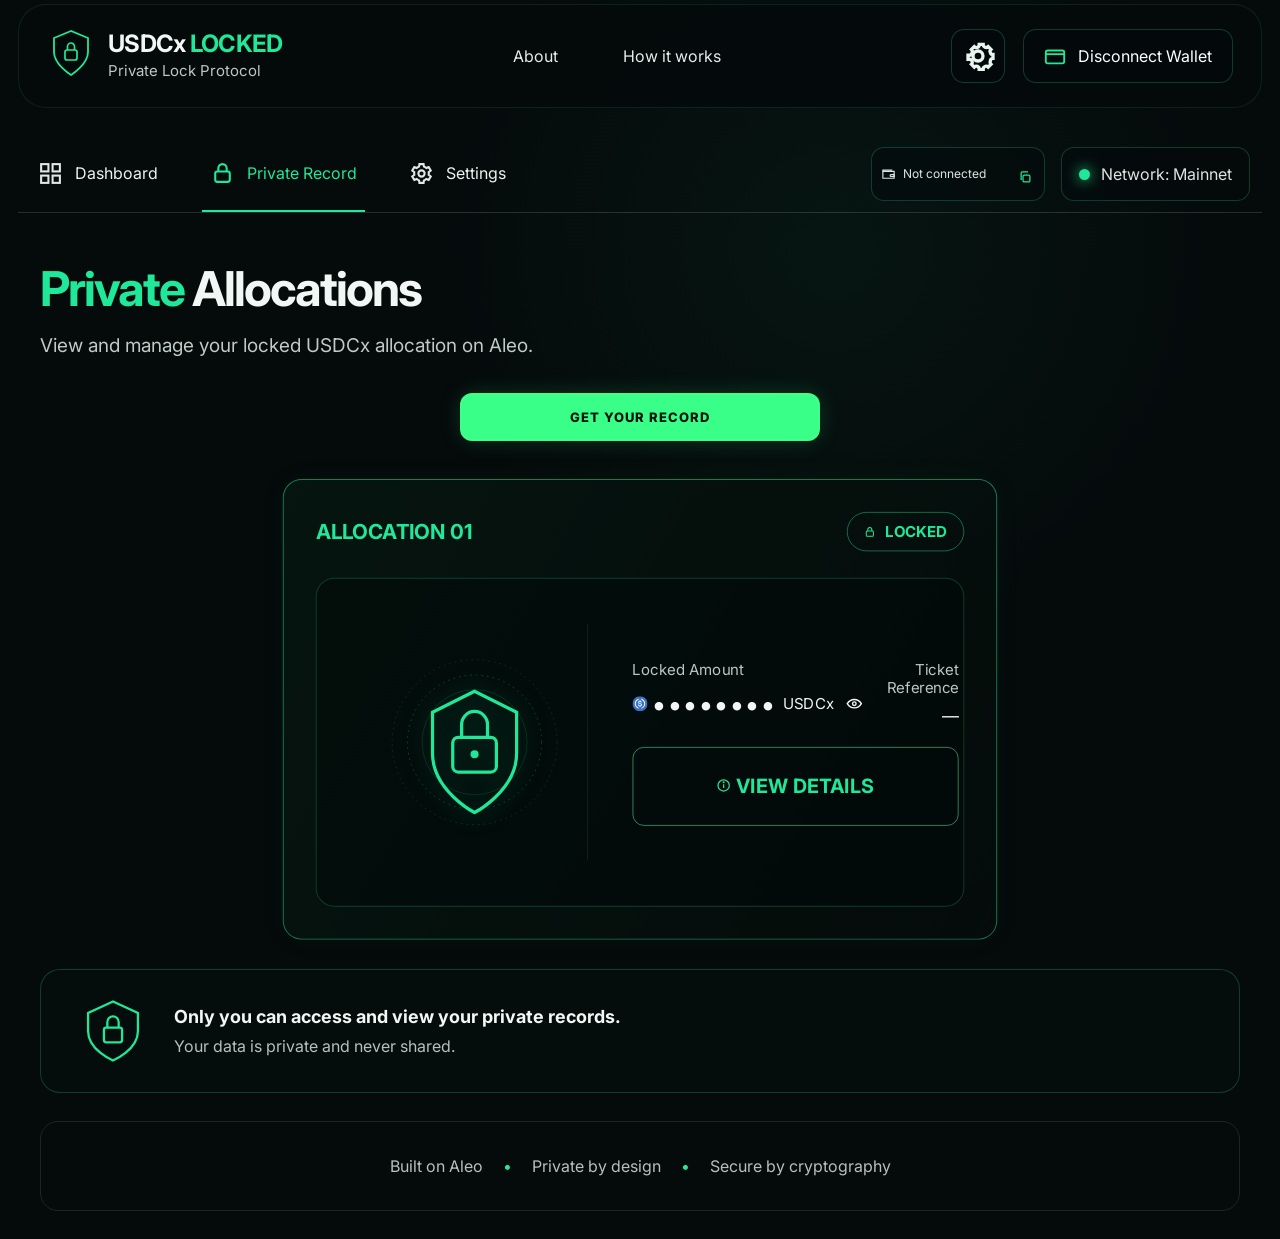
==== page2.html @ 75bfa1ba "Initial USDCx LOCKED website" ====
﻿<!doctype html>
<html lang="en">
<head>
<meta charset="utf-8">
<meta name="viewport" content="width=device-width,initial-scale=1">
<title>Private Allocations | USDCx Locked</title>

<link rel="preconnect" href="https://fonts.googleapis.com">
<link href="https://fonts.googleapis.com/css2?family=Inter:wght@400;500;600;700;800&display=swap" rel="stylesheet">

<link rel="stylesheet" href="app.css">

<style>

/* =========================================================
   PAGE 2 OVERRIDES
   ========================================================= */

body {
  overflow-x: hidden;
}

/* =========================================================
   WALLET ADDRESS
   Shows approximately 10–15 characters + copy button
   ========================================================= */

.wallet-chip {
  width: auto !important;
  min-width: 155px !important;
  max-width: 190px !important;

  padding: 7px 9px !important;
  gap: 7px !important;

  display: inline-flex !important;
  align-items: center !important;
}

.wallet-chip span[data-wallet] {
  display: block !important;

  width: 105px !important;
  max-width: 105px !important;

  overflow: hidden !important;
  white-space: nowrap !important;
  text-overflow: ellipsis !important;

  font-size: 12px !important;
  line-height: 1.2 !important;
}

.wallet-chip button {
  flex: 0 0 auto !important;
  padding: 2px !important;

  width: 20px !important;
  height: 20px !important;
}

/* =========================================================
   GET YOUR RECORD
   GREEN + CENTERED
   ========================================================= */

.get-record-wrap {
  width: 100% !important;

  display: flex !important;
  justify-content: center !important;
  align-items: center !important;

  margin: 28px auto 0 !important;
}

.get-record-btn {
  display: flex !important;

  align-items: center !important;
  justify-content: center !important;

  width: min(360px, 90%) !important;
  min-height: 48px !important;

  margin: 0 auto !important;

  background: #39ff88 !important;
  color: #06130c !important;

  border: 1px solid rgba(57,255,136,.8) !important;
  border-radius: 12px !important;

  font-family: Inter, sans-serif !important;
  font-size: 13px !important;
  font-weight: 800 !important;

  letter-spacing: .08em !important;

  cursor: pointer !important;

  box-shadow:
    0 0 22px rgba(57,255,136,.16),
    inset 0 0 0 1px rgba(255,255,255,.05) !important;

  transition:
    transform .18s ease,
    box-shadow .18s ease,
    background .18s ease !important;
}

.get-record-btn:hover {
  background: #55ff99 !important;

  box-shadow:
    0 0 30px rgba(57,255,136,.28),
    inset 0 0 0 1px rgba(255,255,255,.08) !important;

  transform: translateY(-1px);
}

.get-record-btn:active {
  transform: translateY(0);
}

.get-record-btn:disabled {
  opacity: .65;
  cursor: wait;
  transform: none;
}

/* =========================================================
   ALLOCATION CARD
   Smaller + lower
   ========================================================= */

.record-card {
  width: min(760px, 92%) !important;

  margin: 38px auto 0 !important;

  transform: scale(.94);
  transform-origin: top center;
}

.record-card .card-head,
.record-card .record-grid {
  width: 100%;
}

/* Smaller vault */

.record-card .seal {
  transform: scale(.86);
}

/* =========================================================
   AMOUNT LINE
   Everything stays on ONE LINE
   ========================================================= */

.amount-line {
  display: flex !important;

  align-items: center !important;
  justify-content: flex-start !important;

  gap: 6px !important;

  white-space: nowrap !important;
}

/* Amount */

.summary-value {
  white-space: nowrap !important;

  display: inline-flex !important;
  align-items: center !important;
}

/* Masked amount */

.summary-value.masked {
  letter-spacing: .12em;
}

/* =========================================================
   NORMAL STANDARD EYE ICON
   Directly beside amount
   ========================================================= */

.amount-eye {
  width: 26px !important;
  height: 26px !important;

  display: inline-flex !important;

  align-items: center !important;
  justify-content: center !important;

  flex: 0 0 26px !important;

  padding: 0 !important;
  margin: 0 0 0 2px !important;

  background: transparent !important;

  border: 0 !important;

  color: currentColor !important;

  cursor: pointer !important;
}

.amount-eye svg {
  width: 18px !important;
  height: 18px !important;

  display: block !important;
}

/* =========================================================
   TICKET REFERENCE
   Move to RIGHT side
   ========================================================= */

.record-grid {
  position: relative;
}

.summary {
  position: relative;
}

/* Ticket block */

.summary > div:nth-child(2) {
  text-align: right !important;
}

.summary > div:nth-child(2) .summary-label,
.summary > div:nth-child(2) .ticket {
  text-align: right !important;
}

/* =========================================================
   MOBILE
   ========================================================= */

@media (max-width: 700px) {

  .wallet-chip {
    min-width: 155px !important;
    max-width: 180px !important;

    padding: 6px 8px !important;
  }

  .wallet-chip span[data-wallet] {
    width: 105px !important;
    max-width: 105px !important;

    font-size: 11px !important;
  }

  .get-record-wrap {
    margin-top: 24px !important;
  }

  .get-record-btn {
    width: min(330px, 92%) !important;
    min-height: 46px !important;
  }

  .record-card {
    width: 94% !important;

    margin-top: 32px !important;

    transform: scale(.91);
  }

  .record-card .seal {
    transform: scale(.76);
  }

  .amount-line {
    gap: 5px !important;
  }

  .amount-eye {
    width: 25px !important;
    height: 25px !important;
    flex-basis: 25px !important;
  }

  .amount-eye svg {
    width: 17px !important;
    height: 17px !important;
  }
}

</style>
</head>

<body>

<div class="shell">

<header class="topbar">

<a class="brand" href="index.html">

<span class="brand-mark">
<svg viewBox="0 0 48 54" fill="none">

<path
d="M24 2 7 9v14c0 12.5 17 23 17 23s17-10.5 17-23V9L24 2Z"
stroke="currentColor"
stroke-width="1.8"/>

<rect
x="18"
y="21"
width="12"
height="10"
rx="2"
stroke="currentColor"
stroke-width="1.7"/>

<path
d="M20.5 21v-3.5a3.5 3.5 0 0 1 7 0V21"
stroke="currentColor"
stroke-width="1.7"/>

</svg>
</span>

<span>

<h1>USDCx <span>LOCKED</span></h1>

<p>Private Lock Protocol</p>

</span>

</a>

<nav class="links">

<a href="index.html">About</a>

<a href="#">How it works</a>

</nav>

<div class="top-actions">

<button class="icon-btn" aria-label="Settings">

<svg
viewBox="0 0 24 24"
fill="none"
stroke="currentColor"
stroke-width="2">

<circle cx="12" cy="12" r="3"/>

<path
d="M19.4 15a1.7 1.7 0 0 0 .34 1.88l.06.06-1.7 1.7-.06-.06a1.7 1.7 0 0 0-1.88-.34 1.7 1.7 0 0 0-1.04 1.56V20h-2.4v-.2a1.7 1.7 0 0 0-1.04-1.56 1.7 1.7 0 0 0-1.88.34l-.06.06-1.7-1.7.06-.06A1.7 1.7 0 0 0 8.44 15a1.7 1.7 0 0 0-1.56-1.04H6v-2.4h.88A1.7 1.7 0 0 0 8.44 10a1.7 1.7 0 0 0-.34-1.88l-.06-.06 1.7-1.7.06.06A1.7 1.7 0 0 0 12.72 5.2V5h2.4v.2a1.7 1.7 0 0 0 1.04 1.56 1.7 1.7 0 0 0 1.88-.34l.06-.06 1.7 1.7-.06.06A1.7 1.7 0 0 0 19.4 10c.2.63.79 1.04 1.45 1.04H21v2.4h-.15A1.7 1.7 0 0 0 19.4 15Z"/>

</svg>

</button>

<button class="wallet-btn" data-disconnect>

<svg
viewBox="0 0 24 24"
fill="none"
stroke="currentColor"
stroke-width="2">

<rect x="2" y="6" width="20" height="14" rx="2"/>
<path d="M2 10h20"/>

</svg>

Disconnect Wallet

</button>

</div>

</header>

<div class="subnav">

<div class="tabs">

<a class="tab" href="#">

<svg
viewBox="0 0 24 24"
fill="none"
stroke="currentColor"
stroke-width="2">

<rect x="3" y="3" width="7" height="7"/>
<rect x="14" y="3" width="7" height="7"/>
<rect x="3" y="14" width="7" height="7"/>
<rect x="14" y="14" width="7" height="7"/>

</svg>

Dashboard

</a>

<a class="tab active" href="page2.html">

<svg
viewBox="0 0 24 24"
fill="none"
stroke="currentColor"
stroke-width="2">

<rect x="5" y="10" width="14" height="10" rx="2"/>
<path d="M8 10V7a4 4 0 0 1 8 0v3"/>

</svg>

Private Record

</a>

<a class="tab" href="#">

<svg
viewBox="0 0 24 24"
fill="none"
stroke="currentColor"
stroke-width="2">

<circle cx="12" cy="12" r="3"/>

<path
d="M19 12a7 7 0 0 0-.12-1.28l2-1.55-2-3.46-2.35.95a7 7 0 0 0-2.2-1.28l-.33-2.38h-4l-.33 2.38a7 7 0 0 0-2.2 1.28l-2.35-.95-2 3.46 2 1.55A7 7 0 0 0 5 12c0 .44.04.87.12 1.28l-2 1.55 2 3.46 2.35-.95a7 7 0 0 0 2.2 1.28L10 21h4l.33-2.38a7 7 0 0 0 2.2-1.28l2.35.95 2-3.46-2-1.55c.08-.41.12-.84.12-1.28Z"/>

</svg>

Settings

</a>

</div>

<div class="status">

<div class="wallet-chip">

<svg
viewBox="0 0 24 24"
fill="none"
stroke="currentColor"
stroke-width="1.8"
width="15"
height="15">

<path d="M3 7h18v11H3z"/>
<path d="M3 7V5h15"/>
<path d="M16 12h5v3h-5a1.5 1.5 0 0 1 0-3Z"/>

</svg>

<span data-wallet>Not connected</span>

<button
data-copy
aria-label="Copy wallet address">

<svg
viewBox="0 0 24 24"
fill="none"
stroke="currentColor"
stroke-width="2"
width="15"
height="15">

<rect x="8" y="8" width="11" height="11" rx="2"/>
<path d="M5 16V5a2 2 0 0 1 2-2h9"/>

</svg>

</button>

</div>

<div class="network-chip">

<i class="dot"></i>

Network: Mainnet

</div>

</div>

</div>

<main>

<div class="heading-row">

<div>

<h2 class="eyebrow">

<span class="accent">Private</span> Allocations

</h2>

<p class="intro">
View and manage your locked USDCx allocation on Aleo.
</p>

</div>

</div>

<!-- =====================================================
     GET YOUR RECORD
     ===================================================== -->

<div class="get-record-wrap">

<button
class="get-record-btn"
data-get-record
type="button">

<span>GET YOUR RECORD</span>

</button>

</div>

<!-- =====================================================
     ALLOCATION CARD
     ===================================================== -->

<section
class="record-card"
data-allocation-card
data-program="usdcx_locked.aleo">

<div class="card-head">

<strong
class="allocation"
data-allocation-number>

ALLOCATION 01

</strong>

<span class="pill">

<svg
viewBox="0 0 24 24"
fill="none"
stroke="currentColor"
stroke-width="2"
width="13"
height="13">

<rect x="5" y="10" width="14" height="10" rx="2"/>
<path d="M8 10V7a4 4 0 0 1 8 0v3"/>

</svg>

LOCKED

</span>

</div>

<div class="record-grid">

<div class="seal">

<svg viewBox="0 0 230 250" fill="none">

<circle
cx="115"
cy="125"
r="102"
stroke="currentColor"
opacity=".22"
stroke-dasharray="2 5"/>

<circle
cx="115"
cy="125"
r="83"
stroke="currentColor"
opacity=".32"
stroke-dasharray="2 5"/>

<circle
cx="115"
cy="125"
r="65"
stroke="currentColor"
opacity=".18"/>

<path
d="M115 62 63 88v51c0 46 52 73 52 73s52-27 52-73V88l-52-26Z"
stroke="currentColor"
stroke-width="4"/>

<rect
x="88"
y="119"
width="54"
height="43"
rx="7"
stroke="currentColor"
stroke-width="4"/>

<path
d="M99 119V103a16 16 0 0 1 32 0v16"
stroke="currentColor"
stroke-width="4"/>

<circle
cx="115"
cy="140"
r="5"
fill="currentColor"/>

</svg>

</div>

<div class="summary">

<!-- =====================================================
     LOCKED AMOUNT
     ===================================================== -->

<div>

<div class="summary-label">
Locked Amount
</div>

<div class="amount-line">

<!-- USDC LOGO -->

<span
class="usdc-logo"
aria-label="USDC"
style="
width:16px;
height:16px;
display:inline-flex;
align-items:center;
justify-content:center;
flex:0 0 16px;
">

<svg
xmlns="http://www.w3.org/2000/svg"
fill="none"
viewBox="0 0 16 16"
width="16"
height="16"
aria-hidden="true">

<path
fill="#3e73c4"
d="M8 16c4.4183 0 8-3.5817 8-8 0-4.41828-3.5817-8-8-8C3.58172 0 0 3.58172 0 8c0 4.4183 3.58172 8 8 8Z"/>

<path
fill="#ffffff"
d="M10.01105 9.062c0-1.062-.64-1.426-1.92-1.578-.914-.1215-1.0965-.364-1.0965-.789 0-.425.305-.698.914-.698.5485 0 .8535.182 1.0055.6375.0158.04405.04475.0822.08295.10925.03815.0271.0837.04185.13055.04225h.4875c.02815.00075.05615-.0042.08235-.0146.02615-.0104.04995-.02605.0699-.0459.01995-.01985.0357-.0436.0462-.0697.01055-.02615.01565-.05415.01505-.0823v-.03c-.0596-.32955-.22635-.6302-.47435-.85525-.248-.22505-.5634-.36185-.89715-.38925V4.571005c0-.1215-.0915-.2125-.2435-.243h-.4575c-.1215 0-.213.091-.2435.243V5.269c-.9145.121-1.493.728-1.493 1.487 0 1.001.609 1.3955 1.889 1.5475.8535.1515 1.1275.334 1.1275.8195 0 .485-.4265.819-1.0055.819-.7925 0-1.0665-.3335-1.158-.789-.03-.121-.122-.182-.2135-.182h-.518c-.02815-.0007-.0561.00435-.0822.0148-.02615.0104-.04985.02605-.0698.0459-.0199.01985-.03555.04355-.04605.06965-.0105.0261-.0156.05405-.01495.08215v.03c.1215.759.6095 1.305 1.615 1.457v.7285c0 .121.0915.2125.2435.2425h.4575c.1215 0 .213-.091.2435-.2425V10.67c.9145-.1515 1.5235-.789 1.5235-1.6085v.0005Z"/>

<path
fill="#ffffff"
d="M6.446 12.2485c-2.37698-.85-3.59598-3.49-2.71198-5.8265.457-1.275 1.46248-2.2455 2.71198-2.701.122-.0605.1825-.1515.1825-.3035v-.425c0-.121-.0605-.212-.1825-.2425-.0305 0-.0915 0-.122.03-.68575.21416-1.3224.561865-1.87327 1.023085-.550855.461225-1.00503 1.026855-1.336385 1.664315-.331355.6375-.53334 1.3342-.59432 2.05005-.06098.71585.020245 1.4367.238995 2.12105.548 1.7 1.8585 3.005 3.56498 3.551.122.0605.244 0 .274-.1215.0305-.03.0305-.061.0305-.1215v-.425c0-.091-.091-.212-.1825-.273Zm3.23-9.468c-.122-.061-.244 0-.274.121-.0305.0305-.0305.061-.0305.1215v.425c0 .1215.0915.2425.1825.3035 2.377.85 3.596 3.49 2.712 5.8265-.457 1.275-1.4625 2.2455-2.712 2.701-.122.0605-.1825.1515-.1825.3035v.425c0 .121.0605.212.1825.2425.0305 0 .0915 0 .122-.03.6858-.21415 1.32245-.56185 1.8733-1.0231.55085-.4612 1.00505-1.02685 1.3364-1.6643.33135-.6375.53335-1.3342.5943-2.05005.061-.71585-.02025-1.4367-.239-2.12105-.548-1.73-1.889-3.035-3.565-3.581Z"/>

</svg>

</span>

<!-- AMOUNT -->

<span
class="summary-value masked"
data-amount
data-visible="false"
data-value="">

••••••••

</span>

<!-- TOKEN -->

<span class="token-symbol">
USDCx
</span>

<!-- NORMAL EYE -->

<button
class="amount-eye"
type="button"
data-toggle-amount
aria-label="Show locked amount"
title="Show locked amount">

<svg
viewBox="0 0 24 24"
fill="none"
stroke="currentColor"
stroke-width="2"
aria-hidden="true">

<path
d="M2 12s3.5-6 10-6 10 6 10 6-3.5 6-10 6S2 12 2 12Z"/>

<circle
cx="12"
cy="12"
r="2.5"/>

</svg>

</button>

</div>

</div>

<!-- =====================================================
     TICKET REFERENCE — RIGHT
     ===================================================== -->

<div>

<div class="summary-label">
Ticket Reference
</div>

<div
class="ticket"
data-ticket>
—
</div>

</div>

<!-- =====================================================
     RECORD INFO
     ===================================================== -->

<div
class="record-mini"
data-record-mini
hidden>

<div class="record-mini-title">
Record Found
</div>

<div class="record-mini-grid">

<div>

<span>Program</span>

<strong data-mini-program>
usdcx_locked.aleo
</strong>

</div>

<div>

<span>Status</span>

<strong data-mini-status>
LOCKED
</strong>

</div>

</div>

<div class="record-mini-note">
Private record loaded. Details remain protected.
</div>

</div>

<!-- =====================================================
     VIEW DETAILS
     ===================================================== -->

<button
class="details-btn"
data-details
type="button">

<svg
viewBox="0 0 24 24"
fill="none"
stroke="currentColor"
stroke-width="2"
width="16"
height="16">

<circle cx="12" cy="12" r="9"/>

<path d="M12 10v6"/>

<circle
cx="12"
cy="7"
r=".7"
fill="currentColor"/>

</svg>

VIEW DETAILS

</button>

</div>

</div>

</section>

<!-- =====================================================
     PRIVACY NOTICE
     ===================================================== -->

<section class="notice">

<svg viewBox="0 0 60 60" fill="none">

<path
d="M30 4 8 14v16c0 17 22 26 22 26s22-9 22-26V14L30 4Z"
stroke="currentColor"
stroke-width="2"/>

<rect
x="22"
y="27"
width="16"
height="13"
rx="2"
stroke="currentColor"
stroke-width="2"/>

<path
d="M25 27v-5a5 5 0 0 1 10 0v5"
stroke="currentColor"
stroke-width="2"/>

</svg>

<div>

<h3>
Only you can access and view your private records.
</h3>

<p>
Your data is private and never shared.
</p>

</div>

</section>

<footer class="footer">

Built on Aleo
<i>•</i>
Private by design
<i>•</i>
Secure by cryptography

</footer>

</main>

</div>

<script src="leo-wallet.bundle.js"></script>
<script src="app.js"></script>

<script>

/* =========================================================
   AMOUNT SHOW / HIDE
   NORMAL EYE
   ========================================================= */

document
.querySelectorAll('[data-toggle-amount]')
.forEach(button => {

  button.addEventListener('click', () => {

    const amount =
      button
        .closest('.amount-line')
        ?.querySelector('[data-amount]');

    if (!amount) {
      return;
    }

    const visible =
      amount.dataset.visible === 'true';

    const realValue =
      amount.dataset.value || '';

    if (visible) {

      amount.dataset.visible = 'false';

      amount.classList.add('masked');

      amount.textContent = '••••••••';

      button.setAttribute(
        'aria-label',
        'Show locked amount'
      );

      button.setAttribute(
        'title',
        'Show locked amount'
      );

    } else {

      if (!realValue) {

        console.warn(
          'USDCx LOCKED: Amount is still encrypted. No plaintext amount available.'
        );

        return;
      }

      amount.dataset.visible = 'true';

      amount.classList.remove('masked');

      amount.textContent = realValue;

      button.setAttribute(
        'aria-label',
        'Hide locked amount'
      );

      button.setAttribute(
        'title',
        'Hide locked amount'
      );

    }

  });

});

/* =========================================================
   GET YOUR RECORD
   ========================================================= */

document
.querySelectorAll('[data-get-record]')
.forEach(button => {

  button.addEventListener(
    'click',
    async () => {

      if (
        typeof window.getYourRecord !==
        'function'
      ) {

        console.error(
          'USDCx LOCKED: getYourRecord() is not available.'
        );

        return;
      }

      const original =
        button.innerHTML;

      button.disabled = true;

      button.innerHTML =
        '<span>GETTING RECORD...</span>';

      try {

        const records =
          await window.getYourRecord();

        console.log(
          'USDCx LOCKED: Page 2 records:',
          records
        );

        if (
          !Array.isArray(records) ||
          records.length === 0
        ) {

          console.log(
            'USDCx LOCKED: No allocation records found.'
          );

          button.innerHTML =
            '<span>NO RECORD FOUND</span>';

          setTimeout(() => {

            button.innerHTML =
              original;

            button.disabled = false;

          }, 1800);

          return;
        }

        const record =
          records[0];

        console.log(
          'USDCx LOCKED: Selected record:',
          record
        );

        const number =
          record?.allocationNumber || 1;

        const amount =
          record?.amount || '';

        const ticket =
          record?.ticket || '';

        const status =
          record?.status || 'LOCKED';

        /* Allocation number */

        const allocationLabel =
          document.querySelector(
            '[data-allocation-number]'
          );

        if (allocationLabel) {

          allocationLabel.textContent =
            `ALLOCATION ${String(number).padStart(2, '0')}`;

        }

        /* Amount */

        const amountElement =
          document.querySelector(
            '[data-amount]'
          );

        if (amountElement) {

          amountElement.dataset.visible =
            'false';

          amountElement.classList.add(
            'masked'
          );

          amountElement.textContent =
            '••••••••';

          if (
            typeof amount === 'string' &&
            amount.trim() !== ''
          ) {

            amountElement.dataset.value =
              amount;

          } else {

            amountElement.dataset.value =
              '';

          }

        }

        /* Ticket */

        const ticketElement =
          document.querySelector(
            '[data-ticket]'
          );

        if (ticketElement) {

          ticketElement.textContent =
            ticket
              ? String(ticket)
              : '—';

        }

        /* Record mini */

        const mini =
          document.querySelector(
            '[data-record-mini]'
          );

        if (mini) {

          mini.hidden = false;

        }

        const miniProgram =
          document.querySelector(
            '[data-mini-program]'
          );

        if (miniProgram) {

          miniProgram.textContent =
            record?.program ||
            'usdcx_locked.aleo';

        }

        const miniStatus =
          document.querySelector(
            '[data-mini-status]'
          );

        if (miniStatus) {

          miniStatus.textContent =
            String(status)
              .replace(/u32$/i, '')
              .toUpperCase();

        }

        /* Save selected record */

        try {

          sessionStorage.setItem(
            'usdcxSelectedRecord',
            JSON.stringify(record)
          );

        } catch (storageError) {

          console.warn(
            'USDCx LOCKED: Could not save selected record:',
            storageError
          );

        }

        /* Success */

        button.innerHTML =
          '<span>RECORD FOUND</span>';

        setTimeout(() => {

          button.innerHTML =
            original;

          button.disabled = false;

        }, 1400);

      } catch (error) {

        console.error(
          'USDCx LOCKED: GET YOUR RECORD failed:',
          error
        );

        button.innerHTML =
          '<span>GET RECORD FAILED</span>';

        setTimeout(() => {

          button.innerHTML =
            original;

          button.disabled = false;

        }, 1800);

      }

    }
  );

});

/* =========================================================
   VIEW DETAILS
   ========================================================= */

document
.querySelectorAll('[data-details]')
.forEach(button => {

  button.addEventListener(
    'click',
    () => {

      window.location.href =
        'page3.html';

    }
  );

});

</script>

</body>
</html>
---- app.css ----
:root{
  --bg:#050a0b;
  --panel:#07100f;
  --panel2:#081511;
  --line:rgba(50,224,151,.23);
  --line-soft:rgba(50,224,151,.12);
  --green:#20e89a;
  --text:#f2f6f4;
  --muted:#98a7a1;
  --dim:#64736d
}

*{box-sizing:border-box}

html{background:var(--bg)}

body{
  margin:0;
  background:radial-gradient(circle at 65% 20%,rgba(15,103,71,.12),transparent 31%),var(--bg);
  color:var(--text);
  font-family:Inter,Arial,sans-serif;
  min-height:100vh
}

button,a{
  font:inherit;
  color:inherit
}

a{text-decoration:none}

.shell{
  max-width:1360px;
  margin:auto;
  padding:4px 18px 28px
}

.topbar{
  min-height:104px;
  border:1px solid var(--line-soft);
  border-radius:28px;
  display:flex;
  align-items:center;
  justify-content:space-between;
  padding:18px 28px;
  margin-bottom:28px;
  background:rgba(5,10,11,.78);
  gap:18px
}

.brand{
  display:flex;
  align-items:center;
  gap:13px
}

.brand-mark{
  width:48px;
  color:var(--green);
  flex:none
}

.brand-mark svg{
  display:block;
  width:100%
}

.brand h1{
  font-size:24px;
  line-height:1;
  margin:0;
  letter-spacing:-.7px
}

.brand h1 span,
.accent{
  color:var(--green)
}

.brand p{
  margin:5px 0 0;
  color:#bdc7c3;
  font-size:15px
}

.links{
  display:flex;
  gap:65px;
  color:#e7ece9
}

.links a:hover{
  color:var(--green)
}

.top-actions{
  display:flex;
  gap:18px;
  align-items:center
}

.icon-btn,
.wallet-btn,
.wallet-chip,
.network-chip{
  border:1px solid var(--line);
  background:rgba(5,10,11,.55);
  border-radius:13px;
  height:54px;
  display:inline-flex;
  align-items:center;
  justify-content:center
}

.icon-btn{
  width:54px;
  font-size:24px;
  color:#eaf4ee
}

.wallet-btn{
  padding:0 20px;
  gap:12px;
  color:white
}

.wallet-btn svg{
  width:22px;
  color:var(--green)
}

.subnav{
  display:flex;
  align-items:center;
  border-bottom:1px solid rgba(208,229,220,.16);
  padding:0 12px;
  gap:45px;
  min-height:76px
}

.tabs{
  display:flex;
  gap:36px;
  height:76px;
  align-items:stretch
}

.tab{
  display:flex;
  align-items:center;
  gap:12px;
  color:#eef3f0;
  border-bottom:2px solid transparent;
  padding:0 8px;
  font-size:16px
}

.tab svg{
  width:25px;
  color:#dfe8e4
}

.tab.active{
  color:var(--green);
  border-color:var(--green)
}

.tab.active svg{
  color:var(--green)
}

.status{
  margin-left:auto;
  display:flex;
  gap:16px
}

.wallet-chip,
.network-chip{
  padding:0 17px;
  gap:11px;
  color:#dce6e1
}

.wallet-chip button{
  border:0;
  background:none;
  color:var(--green);
  font-size:20px;
  cursor:pointer
}

.dot{
  width:11px;
  height:11px;
  border-radius:50%;
  background:var(--green);
  box-shadow:0 0 14px var(--green)
}

main{
  padding:46px 22px 0
}

.back{
  display:inline-flex;
  gap:12px;
  align-items:center;
  border:1px solid var(--line-soft);
  border-radius:10px;
  padding:12px 16px;
  color:#d3ded9;
  margin-bottom:32px
}

.back:hover{
  border-color:var(--line);
  color:var(--green)
}

.heading-row{
  display:flex;
  align-items:center;
  justify-content:space-between;
  gap:20px;
  margin-bottom:32px
}

.eyebrow{
  font-size:48px;
  letter-spacing:-2px;
  margin:0 0 14px
}

.intro{
  color:#c1cbc6;
  font-size:19px;
  margin:0;
  line-height:1.5
}

.lock-status{
  display:flex;
  align-items:center;
  gap:14px;
  border:1px solid var(--line);
  border-radius:16px;
  padding:17px 22px;
  background:rgba(6,20,15,.7);
  min-width:190px
}

.lock-status svg{
  width:45px;
  color:var(--green)
}

.lock-status small{
  color:#c9d5d0;
  display:block;
  margin-bottom:5px
}

.lock-status strong{
  font-size:20px;
  color:var(--green)
}

.record-card{
  border:1px solid rgba(45,231,151,.5);
  border-radius:20px;
  background:linear-gradient(120deg,rgba(6,21,16,.98),rgba(5,12,11,.9));
  padding:34px;
  margin-bottom:28px;
  box-shadow:0 0 30px rgba(17,160,105,.05)
}

.card-head{
  display:flex;
  justify-content:space-between;
  align-items:center;
  margin-bottom:28px
}

.allocation{
  color:var(--green);
  font-size:22px;
  font-weight:700
}

.pill{
  border:1px solid rgba(35,231,149,.45);
  color:var(--green);
  padding:10px 17px;
  border-radius:22px;
  font-weight:700;
  display:flex;
  gap:10px;
  align-items:center
}

.record-grid{
  border:1px solid var(--line);
  background:rgba(2,9,8,.42);
  border-radius:20px;
  padding:28px;
  display:grid;
  grid-template-columns:280px 1fr;
  gap:28px
}

.seal{
  min-height:292px;
  display:flex;
  align-items:center;
  justify-content:center;
  border-right:1px solid rgba(152,190,173,.15)
}

.seal svg{
  width:230px;
  color:var(--green);
  filter:drop-shadow(0 0 15px rgba(32,232,154,.32))
}

.summary{
  display:grid;
  grid-template-columns:1fr 1fr;
  align-content:center;
  gap:22px
}

.summary-label{
  color:#bcc7c2;
  font-size:16px;
  margin-bottom:10px
}

.summary-value{
  font-size:29px;
  font-weight:700
}

.masked{
  letter-spacing:6px
}

.ticket{
  font-size:18px
}

.details-btn{
  grid-column:1/-1;
  height:84px;
  border:1px solid rgba(89,236,165,.55);
  background:transparent;
  border-radius:12px;
  color:var(--green);
  font-weight:700;
  font-size:21px;
  cursor:pointer
}

.details-btn:hover{
  background:rgba(32,232,154,.08)
}

.notice{
  display:flex;
  align-items:center;
  gap:27px;
  border:1px solid var(--line);
  border-radius:20px;
  padding:27px 38px;
  background:rgba(5,15,12,.7);
  margin-bottom:28px
}

.notice svg{
  color:var(--green);
  width:68px;
  flex:none
}

.notice h3{
  margin:0 0 9px;
  font-size:18px
}

.notice p{
  margin:0;
  color:#b5c1bc
}

.footer{
  border:1px solid rgba(190,216,203,.13);
  border-radius:18px;
  min-height:90px;
  display:flex;
  align-items:center;
  justify-content:center;
  gap:20px;
  color:#b7c1bc
}

.footer i{
  color:var(--green);
  font-style:normal
}

.detail-layout{
  display:grid;
  grid-template-columns:285px 1fr;
  gap:22px
}

.record-id{
  border:1px solid var(--line-soft);
  border-radius:12px;
  padding:17px;
  margin-top:22px;
  color:#cfdad5
}

.record-id small{
  color:var(--muted);
  display:block;
  margin-bottom:8px
}

.rows{
  border:1px solid var(--line-soft);
  border-radius:14px;
  overflow:hidden
}

.row{
  min-height:64px;
  padding:14px 20px;
  display:grid;
  grid-template-columns:38px 1fr auto;
  align-items:center;
  border-bottom:1px solid rgba(134,179,160,.14);
  gap:10px
}

.row:last-child{
  border:0
}

.row svg{
  width:25px;
  color:var(--green)
}

.row b{
  font-size:16px;
  font-weight:500
}

.row span{
  color:#d5ddd9;
  text-align:right
}

.row .value-green{
  color:var(--green);
  font-weight:700;
  font-size:19px
}

.claim{
  border:1px solid var(--line);
  border-radius:18px;
  display:grid;
  grid-template-columns:330px 1fr;
  overflow:hidden;
  background:rgba(7,15,13,.78);
  margin-bottom:24px
}

.claim img{
  width:100%;
  height:245px;
  object-fit:cover;
  object-position:center;
  opacity:.84
}

.claim-text{
  padding:32px
}

.claim-text h2{
  font-size:26px;
  margin:0 0 11px
}

.claim-text p{
  color:#bbc7c1;
  line-height:1.5;
  font-size:17px;
  margin:0 0 20px
}

.claim-btn{
  width:100%;
  height:64px;
  border:1px solid #6f7166;
  border-radius:12px;
  background:#252522;
  color:#b8b9b6;
  font-weight:800;
  font-size:24px;
  cursor:not-allowed
}

.after-lock{
  text-align:right;
  color:#e8c86d;
  margin:10px 0 0
}

.info-grid{
  display:grid;
  grid-template-columns:1fr 1fr;
  gap:14px;
  margin-bottom:22px
}

.info{
  border:1px solid var(--line-soft);
  border-radius:16px;
  padding:21px;
  min-height:140px;
  display:flex;
  gap:16px;
  align-items:flex-start
}

.info svg{
  color:var(--green);
  width:38px;
  flex:none
}

.info h3{
  font-size:15px;
  margin:2px 0 8px
}

.info p{
  margin:0;
  color:#b4c0bb;
  line-height:1.45;
  font-size:14px
}

.hidden{
  display:none
}


/* =========================================================
   MOBILE PAGE 2 - COMPACT / CLEAN
   ========================================================= */

@media (max-width:800px){

  .shell{
    padding:0 8px 18px
  }

  .topbar{
    min-height:68px;
    padding:9px 11px;
    border-radius:0 0 15px 15px;
    margin:0 -8px 9px;
    gap:6px
  }

  .brand{
    gap:6px
  }

  .brand-mark{
    width:30px
  }

  .brand h1{
    font-size:15px;
    letter-spacing:-.3px
  }

  .brand p{
    display:none
  }

  .links{
    display:none
  }

  .top-actions{
    gap:5px
  }

  .icon-btn{
    width:34px;
    height:34px;
    font-size:17px
  }

  .wallet-btn{
    height:34px;
    padding:0 7px;
    gap:5px;
    font-size:9px
  }

  .wallet-btn svg{
    width:13px;
    height:13px
  }


  /* ---------- TABS ---------- */

  .subnav{
    min-height:auto;
    padding:0;
    gap:5px;
    display:flex;
    flex-direction:column;
    align-items:stretch
  }

  .tabs{
    width:100%;
    height:40px;
    gap:8px;
    overflow-x:auto
  }

  .tab{
    padding:0 5px;
    font-size:11px;
    gap:5px;
    white-space:nowrap
  }

  .tab svg{
    width:15px
  }


  /* ---------- WALLET / NETWORK ---------- */

  .status{
    display:grid;
    grid-template-columns:minmax(0,1fr) auto;
    grid-template-rows:34px;
    width:100%;
    margin:0;
    padding:3px 0 7px;
    gap:6px;
    align-items:center;
    overflow:visible
  }

  .wallet-chip,
  .network-chip{
    height:34px;
    min-width:0;
    padding:0 8px;
    border-radius:8px;
    font-size:9px;
    gap:5px
  }

  /*
     IMPORTANT:
     wallet address is now forced to use only the
     available space inside the wallet chip.
  */

  .wallet-chip{
    display:flex;
    align-items:center;
    justify-content:flex-start;
    min-width:0;
    max-width:100%;
    overflow:hidden;
    flex:1 1 auto
  }

  .wallet-chip span,
  .wallet-chip span[data-wallet]{
    display:block;
    width:0;
    min-width:0;
    max-width:100%;
    flex:1 1 0;
    overflow:hidden;
    text-overflow:ellipsis;
    white-space:nowrap
  }

  .wallet-chip button{
    display:inline-flex;
    align-items:center;
    justify-content:center;
    flex:0 0 24px;
    width:24px;
    min-width:24px;
    max-width:24px;
    height:24px;
    padding:0;
    margin-left:4px;
    font-size:13px;
    overflow:hidden
  }

  .network-chip{
    display:flex;
    align-items:center;
    justify-content:center;
    flex:0 0 auto;
    white-space:nowrap
  }

  .dot{
    width:6px;
    height:6px;
    min-width:6px;
    flex:0 0 6px;
    box-shadow:0 0 8px var(--green)
  }


  /* ---------- MAIN ---------- */

  main{
    padding:17px 6px 0
  }

  .back{
    padding:6px 9px;
    margin-bottom:12px;
    font-size:10px
  }

  .heading-row{
    display:block;
    margin-bottom:12px
  }

  .eyebrow{
    font-size:27px;
    letter-spacing:-1px;
    margin:0 0 5px
  }

  .intro{
    font-size:12px;
    line-height:1.35
  }

  .lock-status{
    width:max-content;
    min-width:0;
    margin-top:9px;
    padding:7px 9px;
    border-radius:9px;
    gap:6px
  }

  .lock-status svg{
    width:22px
  }

  .lock-status small{
    font-size:8px;
    margin-bottom:1px
  }

  .lock-status strong{
    font-size:12px
  }


  /* ---------- ALLOCATION ---------- */

  .record-card{
    padding:12px;
    margin:0 0 12px;
    border-radius:12px
  }

  .card-head{
    margin-bottom:9px;
    gap:6px
  }

  .allocation{
    font-size:13px
  }

  .pill{
    padding:4px 7px;
    border-radius:12px;
    gap:3px;
    font-size:8px
  }


  /* ---------- RECORD GRID ---------- */

  .record-grid{
    grid-template-columns:1fr;
    padding:8px;
    gap:8px;
    border-radius:10px
  }

  .seal{
    min-height:105px;
    border-right:0;
    border-bottom:1px solid rgba(152,190,173,.15)
  }

  .seal svg{
    width:78px
  }

  .summary{
    grid-template-columns:1fr 1fr;
    gap:8px
  }

  .summary-label{
    font-size:9px;
    margin-bottom:3px
  }

  .summary-value{
    font-size:13px;
    line-height:1.2;
    white-space:nowrap;
    overflow:hidden;
    text-overflow:ellipsis;
    letter-spacing:1.5px
  }

  .ticket{
    font-size:11px
  }

  .details-btn{
    height:38px;
    border-radius:7px;
    font-size:10px
  }


  /* ---------- NOTICE ---------- */

  .notice{
    padding:11px;
    gap:9px;
    border-radius:10px;
    margin-bottom:12px
  }

  .notice svg{
    width:28px
  }

  .notice h3{
    margin-bottom:3px;
    font-size:12px
  }

  .notice p{
    font-size:10px;
    line-height:1.35
  }


  /* ---------- FOOTER ---------- */

  .footer{
    min-height:58px;
    font-size:10px;
    gap:7px;
    text-align:center
  }


  /* ---------- DETAILS PAGE ---------- */

  .detail-layout{
    grid-template-columns:1fr
  }

  .record-id{
    margin-top:0;
    padding:11px;
    font-size:11px
  }

  .rows{
    margin-top:3px
  }

  .row{
    padding:9px;
    grid-template-columns:24px 1fr;
    min-height:48px;
    gap:7px
  }

  .row svg{
    width:18px
  }

  .row b{
    font-size:12px
  }

  .row span{
    grid-column:2;
    text-align:left;
    color:#b5c2bb;
    font-size:11px
  }

  .row .value-green{
    font-size:13px
  }

  .claim{
    grid-template-columns:1fr
  }

  .claim img{
    height:150px
  }

  .claim-text{
    padding:15px
  }

  .claim-text h2{
    font-size:17px
  }

  .claim-text p{
    font-size:12px
  }

  .info-grid{
    grid-template-columns:1fr;
    gap:7px
  }

  .info{
    padding:10px;
    min-height:75px;
    gap:8px
  }

  .info svg{
    width:22px
  }

  .info h3{
    font-size:11px
  }

  .info p{
    font-size:10px
  }

  .after-lock{
    text-align:center;
    font-size:11px
  }

}
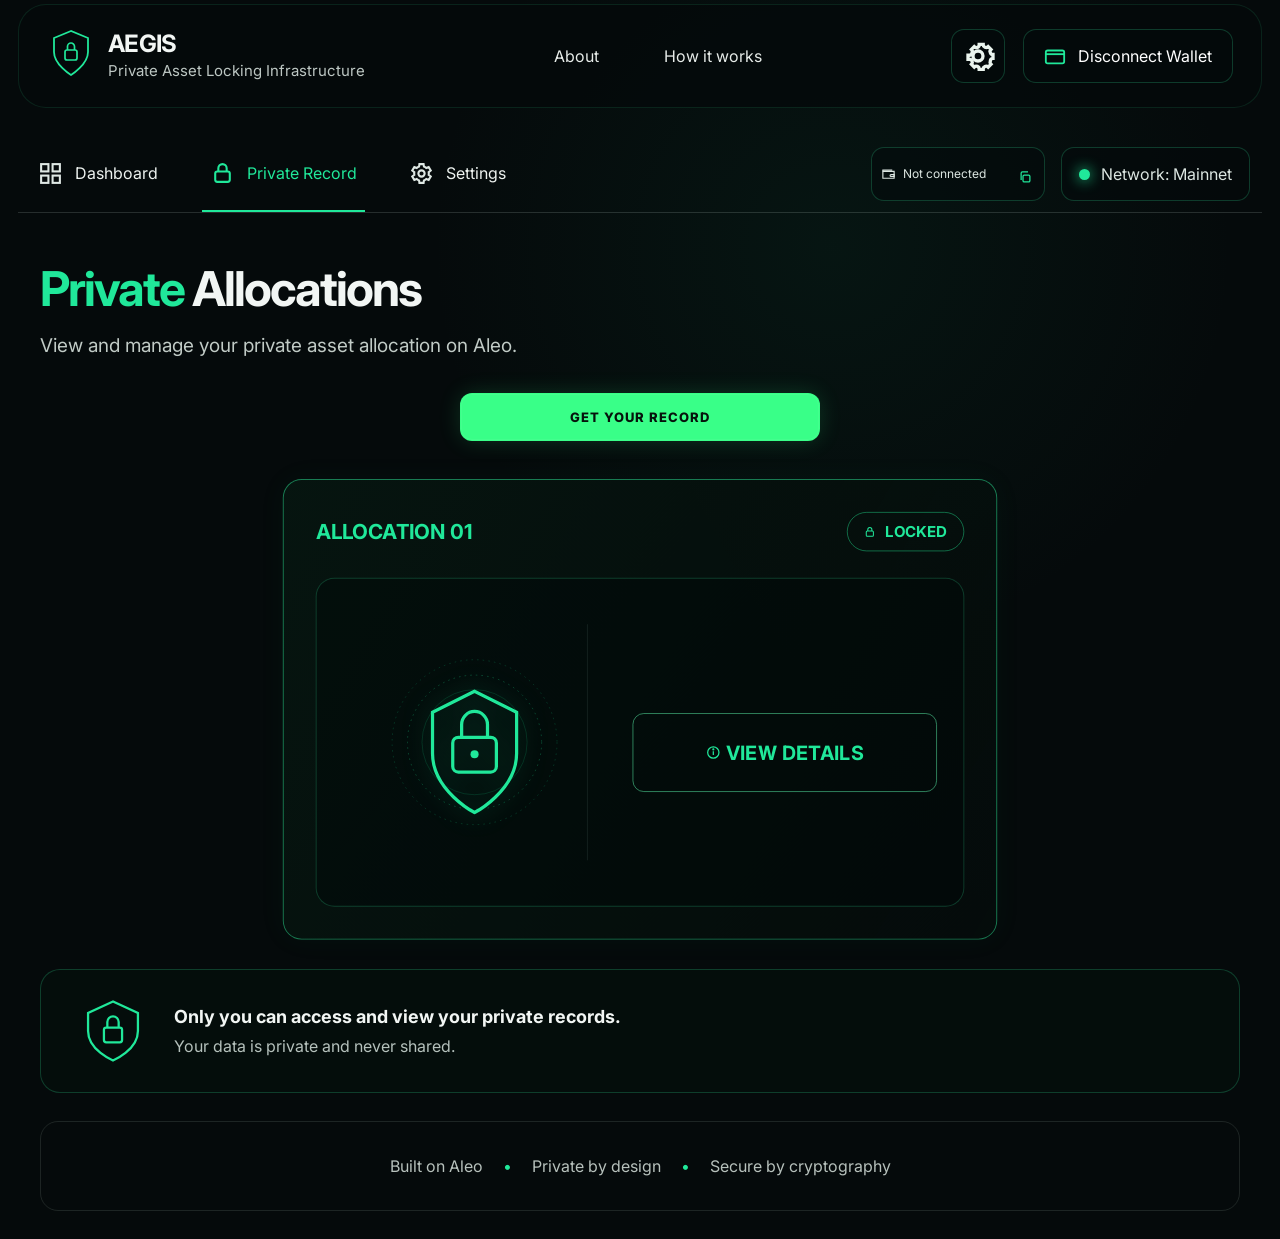
==== commit 65095848: "Finalize AEGIS USDCx LOCKED pages" ====
--- a/page2.html
+++ b/page2.html
@@ -3,7 +3,7 @@
 <head>
 <meta charset="utf-8">
 <meta name="viewport" content="width=device-width,initial-scale=1">
-<title>Private Allocations | USDCx Locked</title>
+<title>Private Allocations | AEGIS</title>
 
 <link rel="preconnect" href="https://fonts.googleapis.com">
 <link href="https://fonts.googleapis.com/css2?family=Inter:wght@400;500;600;700;800&display=swap" rel="stylesheet">
@@ -159,16 +159,7 @@
    Everything stays on ONE LINE
    ========================================================= */
 
-.amount-line {
-  display: flex !important;
-
-  align-items: center !important;
-  justify-content: flex-start !important;
-
-  gap: 6px !important;
-
-  white-space: nowrap !important;
-}
+
 
 /* Amount */
 
@@ -181,44 +172,16 @@
 
 /* Masked amount */
 
-.summary-value.masked {
-  letter-spacing: .12em;
-}
+
 
 /* =========================================================
    NORMAL STANDARD EYE ICON
    Directly beside amount
    ========================================================= */
 
-.amount-eye {
-  width: 26px !important;
-  height: 26px !important;
-
-  display: inline-flex !important;
-
-  align-items: center !important;
-  justify-content: center !important;
-
-  flex: 0 0 26px !important;
-
-  padding: 0 !important;
-  margin: 0 0 0 2px !important;
-
-  background: transparent !important;
-
-  border: 0 !important;
-
-  color: currentColor !important;
-
-  cursor: pointer !important;
-}
-
-.amount-eye svg {
-  width: 18px !important;
-  height: 18px !important;
-
-  display: block !important;
-}
+
+
+
 
 /* =========================================================
    TICKET REFERENCE
@@ -285,23 +248,135 @@
     transform: scale(.76);
   }
 
-  .amount-line {
-    gap: 5px !important;
+  
+
+  
+
+  
+}
+
+</style>
+
+<style>
+
+/* =========================================================
+   PAGE 2 — CLEAN RECORD INFORMATION LAYOUT
+   ========================================================= */
+
+.record-card .summary {
+  width: 100% !important;
+  min-width: 0 !important;
+  display: flex !important;
+  flex-direction: column !important;
+  align-items: stretch !important;
+  justify-content: center !important;
+}
+
+/* Record information stays INSIDE the right half
+   of the allocation card. */
+.record-card .record-mini {
+  width: 100% !important;
+  max-width: 100% !important;
+  min-width: 0 !important;
+  margin: 0 !important;
+  padding: 0 !important;
+  text-align: left !important;
+  box-sizing: border-box !important;
+}
+
+/* Title */
+.record-card .record-mini-title {
+  width: 100% !important;
+  margin: 0 0 18px !important;
+  text-align: left !important;
+  white-space: nowrap !important;
+}
+
+/* Information rows */
+.record-card .record-mini-grid {
+  width: 100% !important;
+  max-width: 100% !important;
+  display: flex !important;
+  flex-direction: column !important;
+  gap: 12px !important;
+  margin: 0 !important;
+}
+
+/* Each information item */
+.record-card .record-mini-grid > div {
+  width: 100% !important;
+  min-width: 0 !important;
+  display: flex !important;
+  align-items: baseline !important;
+  justify-content: space-between !important;
+  gap: 18px !important;
+  box-sizing: border-box !important;
+}
+
+/* Labels */
+.record-card .record-mini-grid > div > span {
+  flex: 0 0 auto !important;
+  white-space: nowrap !important;
+  text-align: left !important;
+}
+
+/* Values */
+.record-card .record-mini-grid > div > strong {
+  flex: 1 1 auto !important;
+  min-width: 0 !important;
+  text-align: right !important;
+  overflow-wrap: anywhere !important;
+  word-break: break-word !important;
+  font-weight: normal !important;
+}
+
+/* Protected message */
+.record-card .record-mini-description {
+  width: 100% !important;
+  margin-top: 16px !important;
+  text-align: left !important;
+  line-height: 1.5 !important;
+}
+
+/* View Details stays below the record information */
+.record-card [data-view-details],
+.record-card .view-details-btn,
+.record-card .details-btn {
+  width: 100% !important;
+  max-width: 100% !important;
+  margin-top: 22px !important;
+}
+
+/* =========================================================
+   IMPORTANT:
+   Nothing from the record information may escape
+   the right side of the allocation card.
+   ========================================================= */
+
+.record-card {
+  overflow: hidden !important;
+}
+
+@media (max-width: 700px) {
+
+  .record-card .record-mini-grid > div {
+    align-items: flex-start !important;
+    flex-direction: column !important;
+    gap: 3px !important;
   }
 
-  .amount-eye {
-    width: 25px !important;
-    height: 25px !important;
-    flex-basis: 25px !important;
+  .record-card .record-mini-grid > div > strong {
+    width: 100% !important;
+    text-align: left !important;
   }
 
-  .amount-eye svg {
-    width: 17px !important;
-    height: 17px !important;
+  .record-card .record-mini-title {
+    white-space: normal !important;
   }
 }
 
 </style>
+
 </head>
 
 <body>
@@ -339,9 +414,9 @@
 
 <span>
 
-<h1>USDCx <span>LOCKED</span></h1>
-
-<p>Private Lock Protocol</p>
+<h1>AEGIS</h1>
+
+<p>Private Asset Locking Infrastructure</p>
 
 </span>
 
@@ -522,7 +597,7 @@
 </h2>
 
 <p class="intro">
-View and manage your locked USDCx allocation on Aleo.
+View and manage your private asset allocation on Aleo.
 </p>
 
 </div>
@@ -647,124 +722,6 @@
 <div class="summary">
 
 <!-- =====================================================
-     LOCKED AMOUNT
-     ===================================================== -->
-
-<div>
-
-<div class="summary-label">
-Locked Amount
-</div>
-
-<div class="amount-line">
-
-<!-- USDC LOGO -->
-
-<span
-class="usdc-logo"
-aria-label="USDC"
-style="
-width:16px;
-height:16px;
-display:inline-flex;
-align-items:center;
-justify-content:center;
-flex:0 0 16px;
-">
-
-<svg
-xmlns="http://www.w3.org/2000/svg"
-fill="none"
-viewBox="0 0 16 16"
-width="16"
-height="16"
-aria-hidden="true">
-
-<path
-fill="#3e73c4"
-d="M8 16c4.4183 0 8-3.5817 8-8 0-4.41828-3.5817-8-8-8C3.58172 0 0 3.58172 0 8c0 4.4183 3.58172 8 8 8Z"/>
-
-<path
-fill="#ffffff"
-d="M10.01105 9.062c0-1.062-.64-1.426-1.92-1.578-.914-.1215-1.0965-.364-1.0965-.789 0-.425.305-.698.914-.698.5485 0 .8535.182 1.0055.6375.0158.04405.04475.0822.08295.10925.03815.0271.0837.04185.13055.04225h.4875c.02815.00075.05615-.0042.08235-.0146.02615-.0104.04995-.02605.0699-.0459.01995-.01985.0357-.0436.0462-.0697.01055-.02615.01565-.05415.01505-.0823v-.03c-.0596-.32955-.22635-.6302-.47435-.85525-.248-.22505-.5634-.36185-.89715-.38925V4.571005c0-.1215-.0915-.2125-.2435-.243h-.4575c-.1215 0-.213.091-.2435.243V5.269c-.9145.121-1.493.728-1.493 1.487 0 1.001.609 1.3955 1.889 1.5475.8535.1515 1.1275.334 1.1275.8195 0 .485-.4265.819-1.0055.819-.7925 0-1.0665-.3335-1.158-.789-.03-.121-.122-.182-.2135-.182h-.518c-.02815-.0007-.0561.00435-.0822.0148-.02615.0104-.04985.02605-.0698.0459-.0199.01985-.03555.04355-.04605.06965-.0105.0261-.0156.05405-.01495.08215v.03c.1215.759.6095 1.305 1.615 1.457v.7285c0 .121.0915.2125.2435.2425h.4575c.1215 0 .213-.091.2435-.2425V10.67c.9145-.1515 1.5235-.789 1.5235-1.6085v.0005Z"/>
-
-<path
-fill="#ffffff"
-d="M6.446 12.2485c-2.37698-.85-3.59598-3.49-2.71198-5.8265.457-1.275 1.46248-2.2455 2.71198-2.701.122-.0605.1825-.1515.1825-.3035v-.425c0-.121-.0605-.212-.1825-.2425-.0305 0-.0915 0-.122.03-.68575.21416-1.3224.561865-1.87327 1.023085-.550855.461225-1.00503 1.026855-1.336385 1.664315-.331355.6375-.53334 1.3342-.59432 2.05005-.06098.71585.020245 1.4367.238995 2.12105.548 1.7 1.8585 3.005 3.56498 3.551.122.0605.244 0 .274-.1215.0305-.03.0305-.061.0305-.1215v-.425c0-.091-.091-.212-.1825-.273Zm3.23-9.468c-.122-.061-.244 0-.274.121-.0305.0305-.0305.061-.0305.1215v.425c0 .1215.0915.2425.1825.3035 2.377.85 3.596 3.49 2.712 5.8265-.457 1.275-1.4625 2.2455-2.712 2.701-.122.0605-.1825.1515-.1825.3035v.425c0 .121.0605.212.1825.2425.0305 0 .0915 0 .122-.03.6858-.21415 1.32245-.56185 1.8733-1.0231.55085-.4612 1.00505-1.02685 1.3364-1.6643.33135-.6375.53335-1.3342.5943-2.05005.061-.71585-.02025-1.4367-.239-2.12105-.548-1.73-1.889-3.035-3.565-3.581Z"/>
-
-</svg>
-
-</span>
-
-<!-- AMOUNT -->
-
-<span
-class="summary-value masked"
-data-amount
-data-visible="false"
-data-value="">
-
-••••••••
-
-</span>
-
-<!-- TOKEN -->
-
-<span class="token-symbol">
-USDCx
-</span>
-
-<!-- NORMAL EYE -->
-
-<button
-class="amount-eye"
-type="button"
-data-toggle-amount
-aria-label="Show locked amount"
-title="Show locked amount">
-
-<svg
-viewBox="0 0 24 24"
-fill="none"
-stroke="currentColor"
-stroke-width="2"
-aria-hidden="true">
-
-<path
-d="M2 12s3.5-6 10-6 10 6 10 6-3.5 6-10 6S2 12 2 12Z"/>
-
-<circle
-cx="12"
-cy="12"
-r="2.5"/>
-
-</svg>
-
-</button>
-
-</div>
-
-</div>
-
-<!-- =====================================================
-     TICKET REFERENCE — RIGHT
-     ===================================================== -->
-
-<div>
-
-<div class="summary-label">
-Ticket Reference
-</div>
-
-<div
-class="ticket"
-data-ticket>
-—
-</div>
-
-</div>
-
-<!-- =====================================================
      RECORD INFO
      ===================================================== -->
 
@@ -909,83 +866,6 @@
 <script>
 
 /* =========================================================
-   AMOUNT SHOW / HIDE
-   NORMAL EYE
-   ========================================================= */
-
-document
-.querySelectorAll('[data-toggle-amount]')
-.forEach(button => {
-
-  button.addEventListener('click', () => {
-
-    const amount =
-      button
-        .closest('.amount-line')
-        ?.querySelector('[data-amount]');
-
-    if (!amount) {
-      return;
-    }
-
-    const visible =
-      amount.dataset.visible === 'true';
-
-    const realValue =
-      amount.dataset.value || '';
-
-    if (visible) {
-
-      amount.dataset.visible = 'false';
-
-      amount.classList.add('masked');
-
-      amount.textContent = '••••••••';
-
-      button.setAttribute(
-        'aria-label',
-        'Show locked amount'
-      );
-
-      button.setAttribute(
-        'title',
-        'Show locked amount'
-      );
-
-    } else {
-
-      if (!realValue) {
-
-        console.warn(
-          'USDCx LOCKED: Amount is still encrypted. No plaintext amount available.'
-        );
-
-        return;
-      }
-
-      amount.dataset.visible = 'true';
-
-      amount.classList.remove('masked');
-
-      amount.textContent = realValue;
-
-      button.setAttribute(
-        'aria-label',
-        'Hide locked amount'
-      );
-
-      button.setAttribute(
-        'title',
-        'Hide locked amount'
-      );
-
-    }
-
-  });
-
-});
-
-/* =========================================================
    GET YOUR RECORD
    ========================================================= */
 
@@ -1062,11 +942,23 @@
         const number =
           record?.allocationNumber || 1;
 
+        /*
+         * Amount and asset are taken ONLY from the real record.
+         * No hardcoded asset type and no fabricated amount.
+         */
         const amount =
-          record?.amount || '';
-
-        const ticket =
-          record?.ticket || '';
+          record?.amount ??
+          record?.display_amount ??
+          record?.microAmount ??
+          record?.value ??
+          '';
+
+        const token =
+          record?.token ??
+          record?.tokenSymbol ??
+          record?.asset ??
+          record?.claimableToken ??
+          '';
 
         const status =
           record?.status || 'LOCKED';
@@ -1085,54 +977,18 @@
 
         }
 
-        /* Amount */
-
-        const amountElement =
+        /* Asset / Token */
+
+        const tokenElement =
           document.querySelector(
-            '[data-amount]'
+            '[data-token-symbol]'
           );
 
-        if (amountElement) {
-
-          amountElement.dataset.visible =
-            'false';
-
-          amountElement.classList.add(
-            'masked'
-          );
-
-          amountElement.textContent =
-            '••••••••';
-
-          if (
-            typeof amount === 'string' &&
-            amount.trim() !== ''
-          ) {
-
-            amountElement.dataset.value =
-              amount;
-
-          } else {
-
-            amountElement.dataset.value =
-              '';
-
-          }
-
-        }
-
-        /* Ticket */
-
-        const ticketElement =
-          document.querySelector(
-            '[data-ticket]'
-          );
-
-        if (ticketElement) {
-
-          ticketElement.textContent =
-            ticket
-              ? String(ticket)
+        if (tokenElement) {
+
+          tokenElement.textContent =
+            token
+              ? String(token)
               : '—';
 
         }
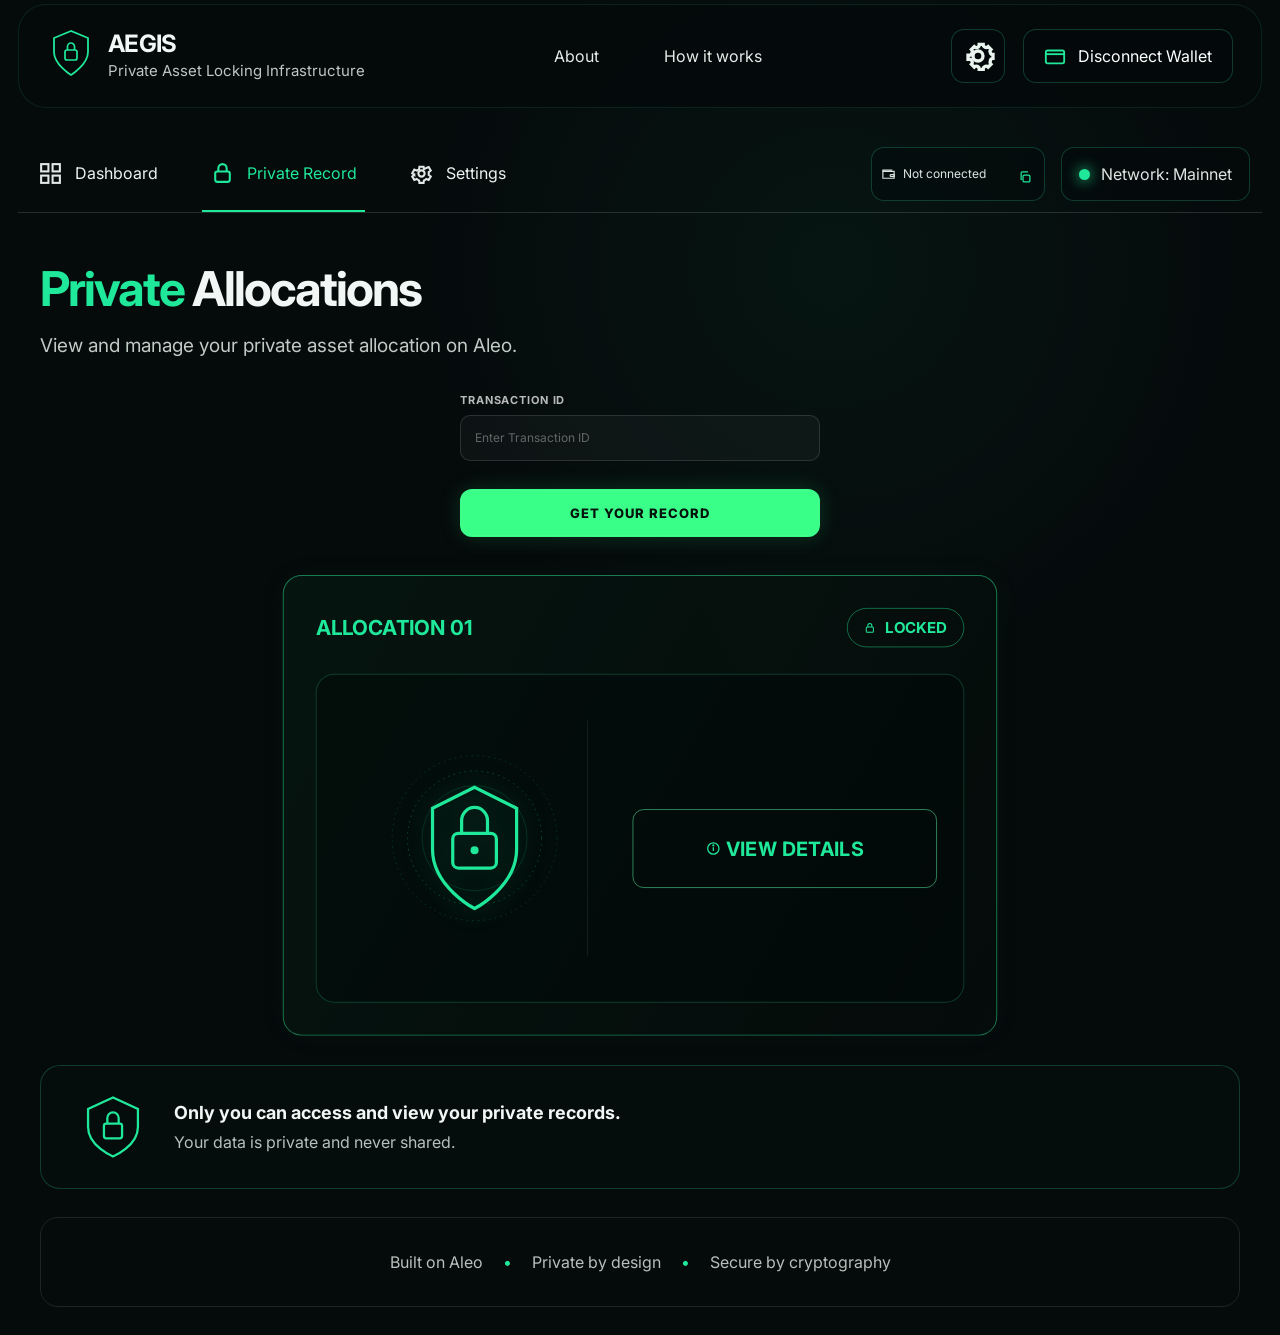
==== commit 17126fde: "Refactor transaction ID input and related styles Updated HTML structure and styles for transaction I" ====
--- a/page2.html
+++ b/page2.html
@@ -1,4 +1,4 @@
-﻿<!doctype html>
+<!doctype html>
 <html lang="en">
 <head>
 <meta charset="utf-8">
@@ -60,6 +60,69 @@
 }
 
 /* =========================================================
+   TRANSACTION ID
+   ========================================================= */
+
+.transaction-id-wrap {
+  width: min(360px, 90%) !important;
+
+  margin: 28px auto 0 !important;
+}
+
+.transaction-id-wrap label {
+  display: block !important;
+
+  margin-bottom: 8px !important;
+
+  font-family: Inter, sans-serif !important;
+  font-size: 11px !important;
+  font-weight: 700 !important;
+
+  letter-spacing: .08em !important;
+  text-transform: uppercase !important;
+
+  color: rgba(255,255,255,.72) !important;
+}
+
+.transaction-id-wrap input {
+  width: 100% !important;
+  height: 46px !important;
+
+  box-sizing: border-box !important;
+
+  padding: 0 14px !important;
+
+  background: rgba(255,255,255,.035) !important;
+  color: #fff !important;
+
+  border: 1px solid rgba(255,255,255,.12) !important;
+  border-radius: 10px !important;
+
+  outline: none !important;
+
+  font-family: Inter, sans-serif !important;
+  font-size: 12px !important;
+
+  transition:
+    border-color .18s ease,
+    box-shadow .18s ease,
+    background .18s ease !important;
+}
+
+.transaction-id-wrap input::placeholder {
+  color: rgba(255,255,255,.35) !important;
+}
+
+.transaction-id-wrap input:focus {
+  border-color: rgba(57,255,136,.65) !important;
+
+  background: rgba(57,255,136,.025) !important;
+
+  box-shadow:
+    0 0 18px rgba(57,255,136,.08) !important;
+}
+
+/* =========================================================
    GET YOUR RECORD
    GREEN + CENTERED
    ========================================================= */
@@ -159,29 +222,12 @@
    Everything stays on ONE LINE
    ========================================================= */
 
-
-
-/* Amount */
-
 .summary-value {
   white-space: nowrap !important;
 
   display: inline-flex !important;
   align-items: center !important;
 }
-
-/* Masked amount */
-
-
-
-/* =========================================================
-   NORMAL STANDARD EYE ICON
-   Directly beside amount
-   ========================================================= */
-
-
-
-
 
 /* =========================================================
    TICKET REFERENCE
@@ -227,6 +273,12 @@
     font-size: 11px !important;
   }
 
+  .transaction-id-wrap {
+    width: min(330px, 92%) !important;
+
+    margin-top: 24px !important;
+  }
+
   .get-record-wrap {
     margin-top: 24px !important;
   }
@@ -248,11 +300,6 @@
     transform: scale(.76);
   }
 
-  
-
-  
-
-  
 }
 
 </style>
@@ -272,8 +319,6 @@
   justify-content: center !important;
 }
 
-/* Record information stays INSIDE the right half
-   of the allocation card. */
 .record-card .record-mini {
   width: 100% !important;
   max-width: 100% !important;
@@ -281,10 +326,8 @@
   margin: 0 !important;
   padding: 0 !important;
   text-align: left !important;
-  box-sizing: border-box !important;
-}
-
-/* Title */
+}
+
 .record-card .record-mini-title {
   width: 100% !important;
   margin: 0 0 18px !important;
@@ -292,7 +335,6 @@
   white-space: nowrap !important;
 }
 
-/* Information rows */
 .record-card .record-mini-grid {
   width: 100% !important;
   max-width: 100% !important;
@@ -302,7 +344,6 @@
   margin: 0 !important;
 }
 
-/* Each information item */
 .record-card .record-mini-grid > div {
   width: 100% !important;
   min-width: 0 !important;
@@ -313,14 +354,12 @@
   box-sizing: border-box !important;
 }
 
-/* Labels */
 .record-card .record-mini-grid > div > span {
   flex: 0 0 auto !important;
   white-space: nowrap !important;
   text-align: left !important;
 }
 
-/* Values */
 .record-card .record-mini-grid > div > strong {
   flex: 1 1 auto !important;
   min-width: 0 !important;
@@ -330,7 +369,6 @@
   font-weight: normal !important;
 }
 
-/* Protected message */
 .record-card .record-mini-description {
   width: 100% !important;
   margin-top: 16px !important;
@@ -338,7 +376,6 @@
   line-height: 1.5 !important;
 }
 
-/* View Details stays below the record information */
 .record-card [data-view-details],
 .record-card .view-details-btn,
 .record-card .details-btn {
@@ -347,12 +384,6 @@
   margin-top: 22px !important;
 }
 
-/* =========================================================
-   IMPORTANT:
-   Nothing from the record information may escape
-   the right side of the allocation card.
-   ========================================================= */
-
 .record-card {
   overflow: hidden !important;
 }
@@ -373,6 +404,7 @@
   .record-card .record-mini-title {
     white-space: normal !important;
   }
+
 }
 
 </style>
@@ -521,7 +553,7 @@
 <circle cx="12" cy="12" r="3"/>
 
 <path
-d="M19 12a7 7 0 0 0-.12-1.28l2-1.55-2-3.46-2.35.95a7 7 0 0 0-2.2-1.28l-.33-2.38h-4l-.33 2.38a7 7 0 0 0-2.2 1.28l-2.35-.95-2 3.46 2 1.55A7 7 0 0 0 5 12c0 .44.04.87.12 1.28l-2 1.55 2 3.46 2.35-.95a7 7 0 0 0 2.2 1.28L10 21h4l.33-2.38a7 7 0 0 0 2.2-1.28l2.35.95 2-3.46-2-1.55c.08-.41.12-.84.12-1.28Z"/>
+d="M19 12a7 7 0 0 0-.12-1.28l2-1.55-2-3.46-2.35.95a7 7 0 0 0-2.2 1.28l-.33-2.38h-4l-.33 2.38a7 7 0 0 0-2.2 1.28l-2.35-.95-2 3.46 2 1.55A7 7 0 0 0 5 12c0 .44.04.87.12 1.28l-2 1.55 2 3.46 2.35-.95a7 7 0 0 0 2.2 1.28L10 21h4l.33-2.38a7 7 0 0 0 2.2-1.28l2.35.95 2-3.46-2-1.55c.08-.41.12-.84.12-1.28Z"/>
 
 </svg>
 
@@ -601,6 +633,26 @@
 </p>
 
 </div>
+
+</div>
+
+<!-- =====================================================
+     TRANSACTION ID
+     ===================================================== -->
+
+<div class="transaction-id-wrap">
+
+<label for="transaction-id">
+TRANSACTION ID
+</label>
+
+<input
+id="transaction-id"
+type="text"
+placeholder="Enter Transaction ID"
+autocomplete="off"
+spellcheck="false"
+>
 
 </div>
 
@@ -1037,9 +1089,19 @@
 
         try {
 
+          const safeRecord = JSON.parse(
+            JSON.stringify(
+              record,
+              (_, value) =>
+                typeof value === 'bigint'
+                  ? value.toString()
+                  : value
+            )
+          );
+
           sessionStorage.setItem(
             'usdcxSelectedRecord',
-            JSON.stringify(record)
+            JSON.stringify(safeRecord)
           );
 
         } catch (storageError) {
@@ -1051,6 +1113,29 @@
 
         }
 
+        /* Save Transaction ID */
+
+        const transactionInput =
+          document.querySelector(
+            '#transaction-id'
+          );
+
+        if (transactionInput) {
+
+          const transactionId =
+            transactionInput.value.trim();
+
+          if (transactionId) {
+
+            sessionStorage.setItem(
+              'usdcxTransactionId',
+              transactionId
+            );
+
+          }
+
+        }
+
         /* Success */
 
         button.innerHTML =
@@ -1111,7 +1196,42 @@
 
 });
 
+/* =========================================================
+   RESTORE TRANSACTION ID
+   ========================================================= */
+
+try {
+
+  const savedTransactionId =
+    sessionStorage.getItem(
+      'usdcxTransactionId'
+    );
+
+  const transactionInput =
+    document.querySelector(
+      '#transaction-id'
+    );
+
+  if (
+    savedTransactionId &&
+    transactionInput
+  ) {
+
+    transactionInput.value =
+      savedTransactionId;
+
+  }
+
+} catch (error) {
+
+  console.warn(
+    'USDCx LOCKED: Could not restore Transaction ID:',
+    error
+  );
+
+}
+
 </script>
 
 </body>
-</html>+</html>
